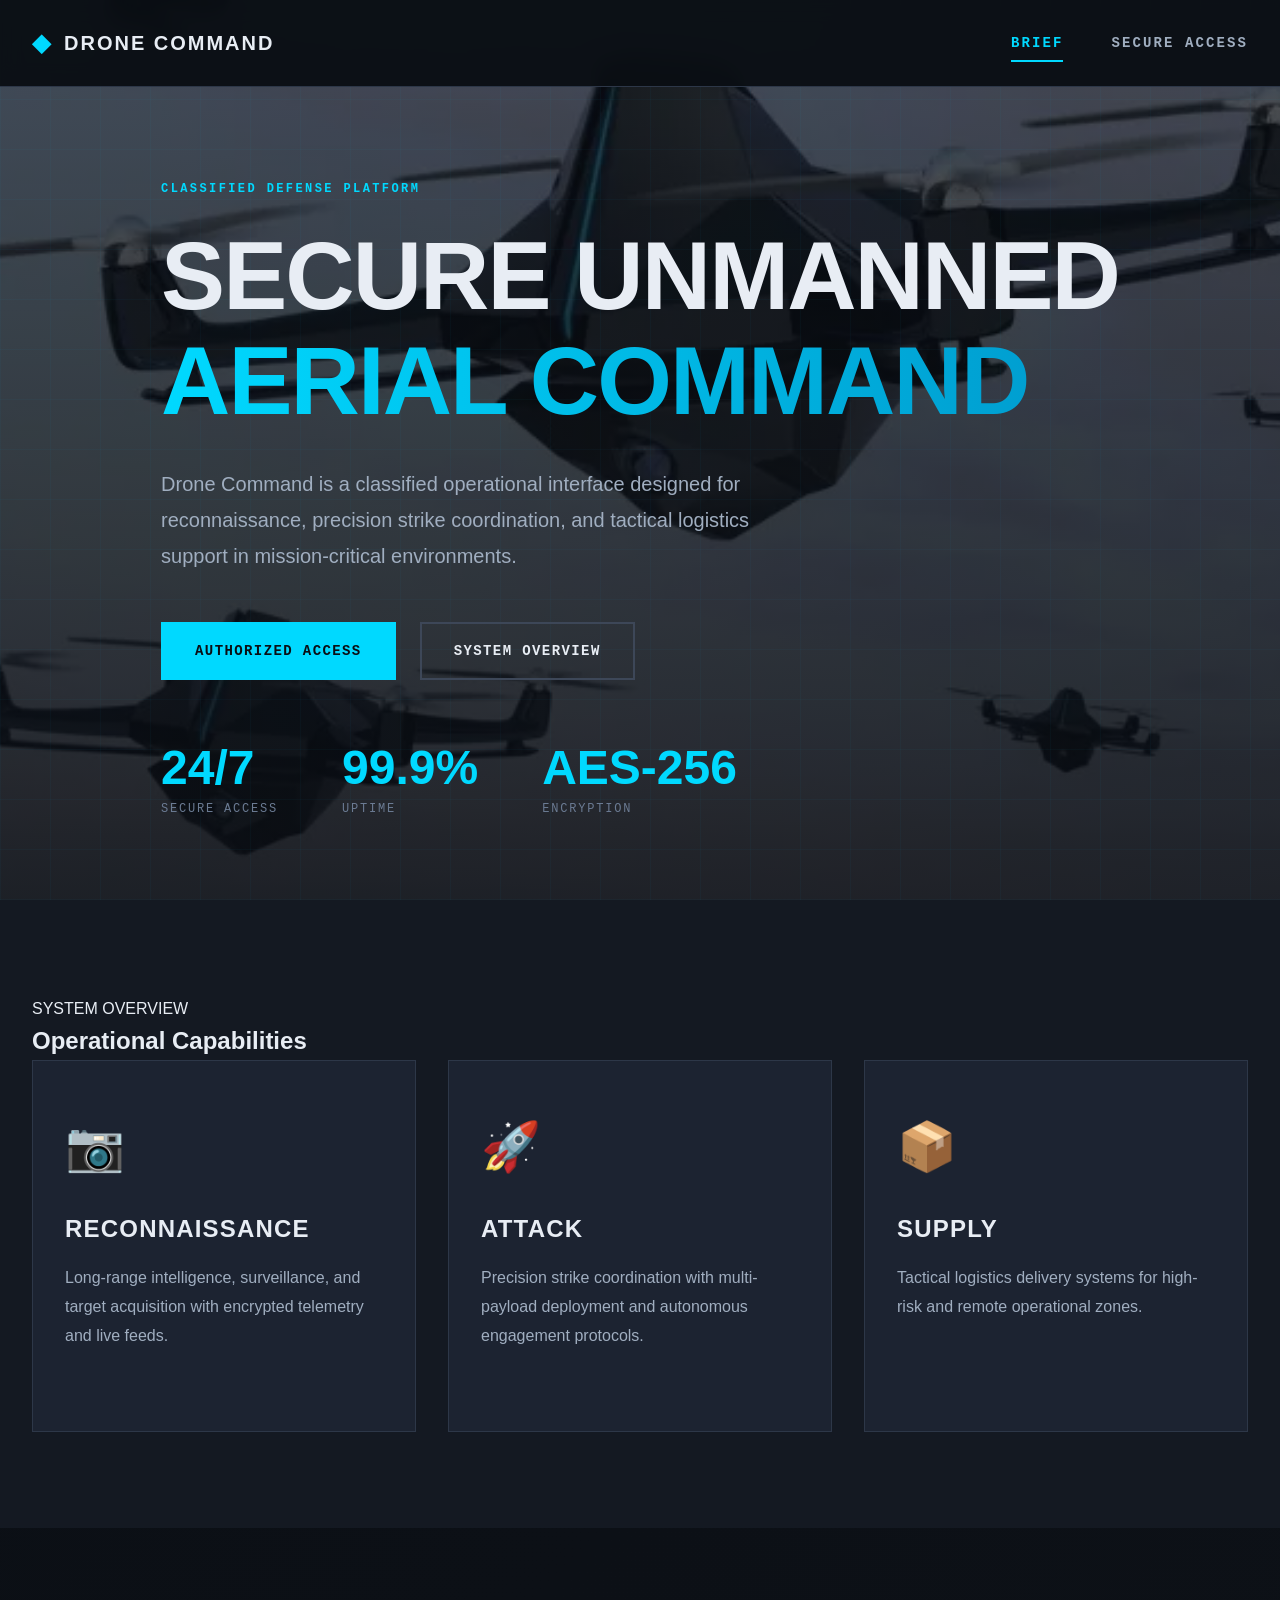
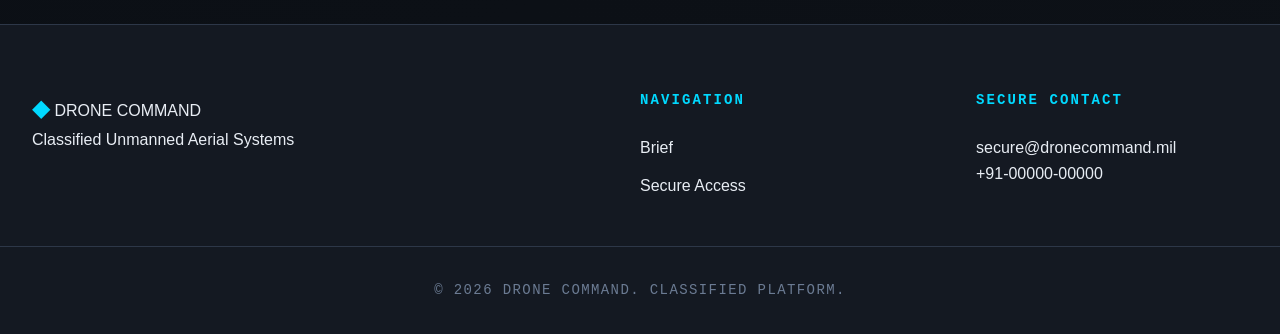
==== html/attack.html @ 901214d2 "Intial UI/UX Design commit" ====
<!DOCTYPE html>
<html>
<head>
  <title>Attack Systems</title>
  <link rel="stylesheet" href="../css/theme.css">
  <link rel="stylesheet" href="../css/attack.css">

  <script>
    if (localStorage.getItem("isLoggedIn") !== "true") {
      window.location.href = "brief.html";
    }
  </script>
</head>
<body>

<header>
  <h1>Attack Systems</h1>
  <nav>
    <a href="index.html">Home</a>
    <a href="#" class="logout" onclick="logout()">Logout</a>
  </nav>
</header>

<div class="container attack">
</div>

<script>
  function logout() {
    localStorage.removeItem("isLoggedIn");
    window.location.href = "brief.html";
  }
</script>

</body>
</html>
---- css/theme.css ----
/* ===================================
   DRONE COMMAND - THEME (Base Styles)
   Common styles used across all pages
   =================================== */

/* ============ CSS VARIABLES ============ */
:root {
  /* Base Colors */
  --bg-primary: #0a0e14;
  --bg-secondary: #141922;
  --bg-tertiary: #1c2331;

  /* Text Colors */
  --text-primary: #e8edf4;
  --text-secondary: #a0aec0;
  --text-muted: #6b7b93;

  /* Accent Colors */
  --accent-primary: #00d9ff;
  --accent-secondary: #0099cc;
  --accent-warning: #ff6b35;

  /* Page-Specific Accents */
  --recon-accent: #4ade80;
  --attack-accent: #f43f5e;
  --supply-accent: #fb923c;

  /* Border & Divider */
  --border-color: #2d3748;
  --border-accent: #3d4758;

  /* Shadows */
  --shadow-sm: 0 2px 8px rgba(0, 0, 0, 0.3);
  --shadow-md: 0 4px 16px rgba(0, 0, 0, 0.4);
  --shadow-lg: 0 8px 32px rgba(0, 0, 0, 0.5);
  --glow-accent: 0 0 20px rgba(0, 217, 255, 0.3);

  /* Typography */
  --font-primary: 'Orbitron', 'Rajdhani', sans-serif;
  --font-secondary: 'Space Mono', 'Courier New', monospace;
  --font-body: 'Inter', -apple-system, BlinkMacSystemFont, sans-serif;

  /* Spacing */
  --space-xs: 0.5rem;
  --space-sm: 1rem;
  --space-md: 2rem;
  --space-lg: 4rem;
  --space-xl: 6rem;
}

/* ============ GOOGLE FONTS ============ */
@import url('https://fonts.googleapis.com/css2?family=Orbitron:wght@400;500;700;900&family=Rajdhani:wght@300;400;500;600;700&family=Space+Mono:wght@400;700&family=Inter:wght@300;400;500;600&display=swap');

/* ============ RESET ============ */
* {
  margin: 0;
  padding: 0;
  box-sizing: border-box;
}

html {
  scroll-behavior: smooth;
}

body {
  font-family: var(--font-body);
  background: var(--bg-primary);
  color: var(--text-primary);
  line-height: 1.6;
  overflow-x: hidden;
  min-height: 100vh;
}

a {
  text-decoration: none;
  color: inherit;
  transition: all 0.3s ease;
}

button {
  font-family: inherit;
  cursor: pointer;
  border: none;
  background: none;
}

img {
  max-width: 100%;
  display: block;
}

/* ============ CONTAINER ============ */
.container {
  max-width: 1400px;
  margin: 0 auto;
  padding: 0 2rem;
}

/* ============ NAVIGATION ============ */
.main-nav {
  position: fixed;
  top: 0;
  left: 0;
  right: 0;
  background: rgba(10, 14, 20, 0.95);
  backdrop-filter: blur(10px);
  border-bottom: 1px solid var(--border-color);
  z-index: 1000;
  animation: slideDown 0.6s ease;
}

@keyframes slideDown {
  from { transform: translateY(-100%); opacity: 0; }
  to { transform: translateY(0); opacity: 1; }
}

.nav-container {
  max-width: 1400px;
  margin: 0 auto;
  padding: 1.5rem 2rem;
  display: flex;
  justify-content: space-between;
  align-items: center;
}

.logo {
  display: flex;
  align-items: center;
  gap: 0.75rem;
  font-family: var(--font-primary);
  font-weight: 700;
  font-size: 1.25rem;
  letter-spacing: 0.1em;
}

.logo-icon {
  color: var(--accent-primary);
  font-size: 1.5rem;
  animation: pulse 2s ease-in-out infinite;
}

@keyframes pulse {
  0%, 100% { opacity: 1; transform: scale(1); }
  50% { opacity: 0.7; transform: scale(1.1); }
}

.nav-links {
  display: flex;
  gap: 3rem;
}

.nav-links a {
  font-family: var(--font-secondary);
  font-size: 0.875rem;
  font-weight: 700;
  letter-spacing: 0.15em;
  color: var(--text-secondary);
  position: relative;
  padding: 0.5rem 0;
}

.nav-links a::after {
  content: '';
  position: absolute;
  bottom: 0;
  left: 0;
  width: 0;
  height: 2px;
  background: var(--accent-primary);
  transition: width 0.3s ease;
}

.nav-links a:hover,
.nav-links a.active {
  color: var(--accent-primary);
}

.nav-links a:hover::after,
.nav-links a.active::after {
  width: 100%;
}

/* ============ BUTTONS ============ */
.btn {
  display: inline-flex;
  align-items: center;
  gap: 0.75rem;
  padding: 1rem 2rem;
  font-family: var(--font-secondary);
  font-size: 0.875rem;
  font-weight: 700;
  letter-spacing: 0.1em;
  text-transform: uppercase;
  border: 2px solid;
  transition: all 0.3s ease;
  position: relative;
  overflow: hidden;
}

.btn-primary {
  background: var(--accent-primary);
  border-color: var(--accent-primary);
  color: var(--bg-primary);
}

.btn-primary:hover {
  background: transparent;
  color: var(--accent-primary);
  box-shadow: var(--glow-accent);
}

.btn-secondary {
  background: transparent;
  border-color: var(--border-accent);
  color: var(--text-primary);
}

.btn-secondary:hover {
  border-color: var(--accent-primary);
  color: var(--accent-primary);
}

.btn-full {
  width: 100%;
  justify-content: center;
}

/* ============ FOOTER ============ */
.main-footer {
  background: var(--bg-secondary);
  border-top: 1px solid var(--border-color);
  padding: 4rem 0 2rem;
  margin-top: var(--space-xl);
}

.footer-content {
  display: grid;
  grid-template-columns: 2fr 1fr 1fr;
  gap: 4rem;
  margin-bottom: 3rem;
}

.footer-title {
  font-family: var(--font-secondary);
  font-size: 0.875rem;
  font-weight: 700;
  letter-spacing: 0.15em;
  margin-bottom: 1.5rem;
  color: var(--accent-primary);
}

.footer-links {
  list-style: none;
  display: flex;
  flex-direction: column;
  gap: 0.75rem;
}

.footer-links a:hover {
  color: var(--accent-primary);
}

.footer-bottom {
  text-align: center;
  padding-top: 2rem;
  border-top: 1px solid var(--border-color);
  color: var(--text-muted);
  font-family: var(--font-secondary);
  font-size: 0.875rem;
  letter-spacing: 0.1em;
}

/* ============ RESPONSIVE ============ */
@media (max-width: 768px) {
  .nav-links { gap: 1.5rem; }
  .footer-content { grid-template-columns: 1fr; }
}

@media (max-width: 480px) {
  .container { padding: 0 1rem; }
  .nav-container { padding: 1rem; }
}
---- css/attack.css ----
.attack {
  background: linear-gradient(135deg, #0a0a12, #1a0033);
  min-height: 80vh;
}
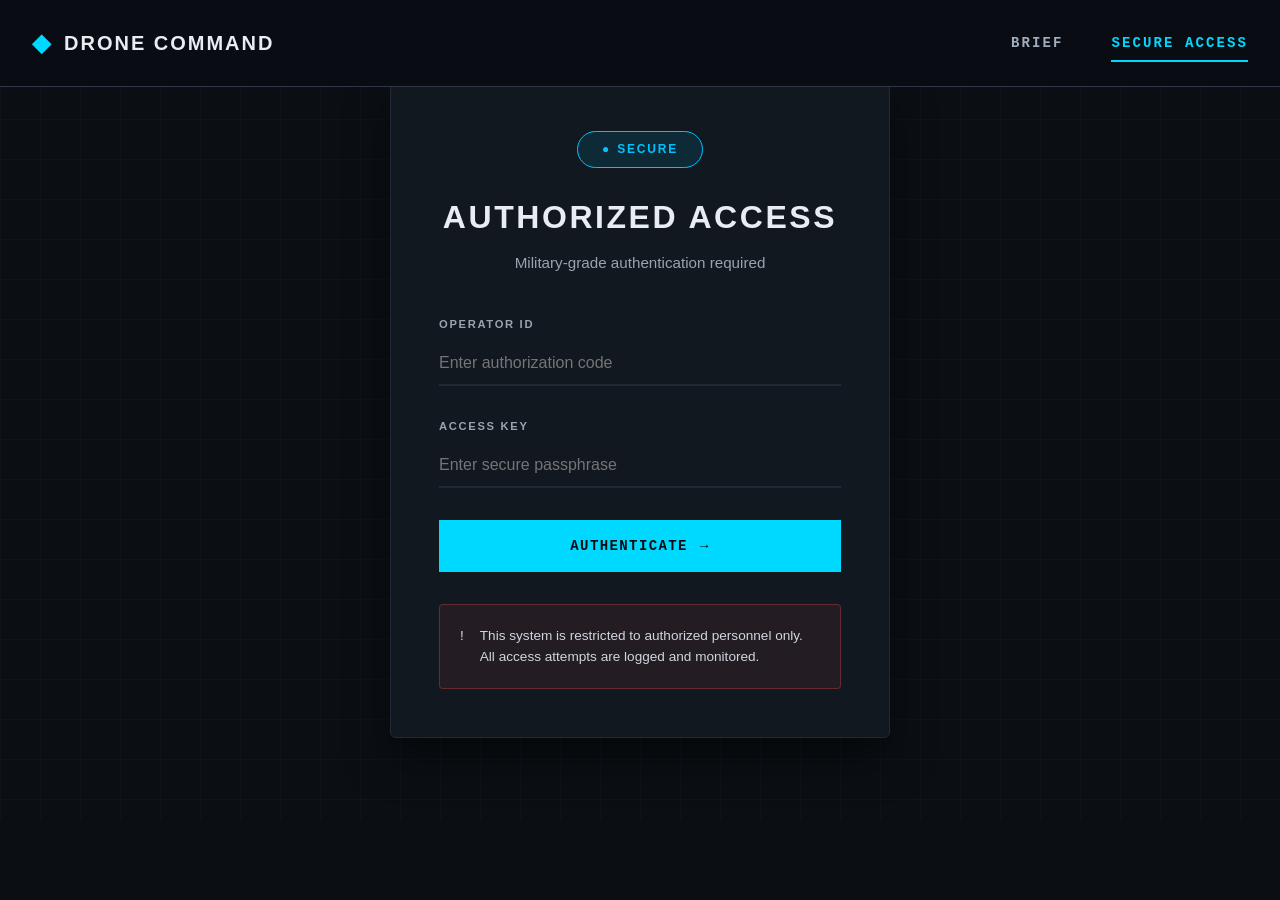
==== commit fe2f7800: "Basic Security Upgrades" ====
--- a/html/attack.html
+++ b/html/attack.html
@@ -1,35 +1,194 @@
 <!DOCTYPE html>
-<html>
+<html lang="en">
 <head>
-  <title>Attack Systems</title>
+  <meta charset="UTF-8">
+  <title>Attack – Drone Command</title>
+  <meta name="viewport" content="width=device-width, initial-scale=1.0">
   <link rel="stylesheet" href="../css/theme.css">
   <link rel="stylesheet" href="../css/attack.css">
-
   <script>
     if (localStorage.getItem("isLoggedIn") !== "true") {
-      window.location.href = "brief.html";
+      const here = window.location.pathname.split("/").pop() || "attack.html";
+      window.location.replace(`login.html?next=${encodeURIComponent(here)}`);
     }
   </script>
 </head>
-<body>
+<body class="attack-page">
 
-<header>
-  <h1>Attack Systems</h1>
-  <nav>
-    <a href="index.html">Home</a>
-    <a href="#" class="logout" onclick="logout()">Logout</a>
-  </nav>
+<header class="main-nav">
+  <div class="nav-container">
+    <div class="logo">
+      <span class="logo-icon">◆</span>
+      <span class="logo-text">DRONE COMMAND</span>
+    </div>
+    <nav class="nav-links">
+      <a href="index.html">HOME</a>
+      <a href="recon.html">RECON</a>
+      <a href="attack.html" class="active">ATTACK</a>
+      <a href="supply.html">SUPPLY</a>
+      <a href="#" id="logoutBtn">LOGOUT</a>
+    </nav>
+  </div>
 </header>
 
-<div class="container attack">
-</div>
+<section class="attack-hero">
+  <div class="attack-hero-bg">
+    <div class="hex-grid"></div>
+    <div class="pulse-rings"></div>
+    <div class="scan-beams"></div>
+  </div>
+  <div class="container attack-hero-content">
+    <div class="hero-text">
+      <span class="hero-badge glow">COMBAT OPERATIONS</span>
+      <h1 class="attack-title">
+        <span class="title-main">PRECISION STRIKE SYSTEMS</span>
+      </h1>
+      <p class="attack-subtitle">
+        Autonomous aerial strike platforms optimized for high-risk combat scenarios.
+      </p>
+    </div>
+  </div>
+</section>
+
+<section class="attack-systems">
+  <div class="mission-section container">
+    <h2 class="section-title futuristic">Mission Parameters</h2>
+
+    <div class="mission-form">
+      <input type="number" id="attack-distance" placeholder="Distance (km)" min="0">
+      <input type="number" id="attack-payload" placeholder="Payload Required (kg)" min="0">
+      <input type="number" id="attack-duration" placeholder="Duration (hrs)" min="0" step="0.5">
+      <select id="attack-strike">
+        <option value="">Strike Mode</option>
+        <option value="precision">Precision Strike</option>
+        <option value="area_suppression">Area Suppression</option>
+      </select>
+      <select id="attack-stealth">
+        <option value="">Stealth Required</option>
+        <option value="low">Low</option>
+        <option value="medium">Medium</option>
+        <option value="high">High</option>
+      </select>
+      <button class="btn btn-primary attack-recommend-btn" id="attack-btn">RECOMMEND DRONE</button>
+    </div>
+  </div>
+
+  <div class="container">
+    <div class="systems-header">
+      <h2 class="section-title futuristic">Recommended Drone</h2>
+      <div class="header-line"></div>
+    </div>
+
+    <div class="attack-grid">
+      <div class="attack-card">
+        <div class="attack-card-header">
+          <span class="attack-card-designation">RECOMMENDED DRONE</span>
+          <span class="attack-card-status">
+            <span class="attack-status-dot"></span>
+            <span id="attack-condition">—</span>
+          </span>
+        </div>
+
+        <h3 class="attack-model-name" id="attack-name">—</h3>
+        <p class="attack-model-desc" id="attack-sensors">Enter mission parameters above and click Recommend Drone.</p>
+
+        <div class="attack-specs">
+          <div class="spec-row">
+            <span class="spec-name">Range</span>
+            <span class="spec-dots"></span>
+            <span class="spec-val" id="attack-range">— km</span>
+          </div>
+          <div class="spec-row">
+            <span class="spec-name">Payload</span>
+            <span class="spec-dots"></span>
+            <span class="spec-val" id="attack-payload-val">— kg</span>
+          </div>
+          <div class="spec-row">
+            <span class="spec-name">Endurance</span>
+            <span class="spec-dots"></span>
+            <span class="spec-val" id="attack-endurance">— hrs</span>
+          </div>
+          <div class="spec-row">
+            <span class="spec-name">Strike Mode</span>
+            <span class="spec-dots"></span>
+            <span class="spec-val" id="attack-strike-val">—</span>
+          </div>
+          <div class="spec-row">
+            <span class="spec-name">Stealth</span>
+            <span class="spec-dots"></span>
+            <span class="spec-val" id="attack-stealth-val">—</span>
+          </div>
+        </div>
+      </div>
+    </div>
+  </div>
+</section>
 
 <script>
-  function logout() {
+  document.getElementById("logoutBtn").addEventListener("click", async function (e) {
+    e.preventDefault();
+    try {
+      await fetch("http://127.0.0.1:5000/logout", {
+        method: "POST",
+        credentials: "include",
+      });
+    } catch (err) {
+      console.error(err);
+    }
     localStorage.removeItem("isLoggedIn");
-    window.location.href = "brief.html";
-  }
+    localStorage.removeItem("username");
+    localStorage.removeItem("full_name");
+    localStorage.removeItem("role");
+    window.location.replace("brief.html");
+  });
+
+  document.getElementById("attack-btn").addEventListener("click", async function () {
+    const distance = document.getElementById("attack-distance").value;
+    const payload  = document.getElementById("attack-payload").value;
+    const duration = document.getElementById("attack-duration").value;
+    const strike   = document.getElementById("attack-strike").value;
+    const stealth  = document.getElementById("attack-stealth").value;
+
+    const params = new URLSearchParams({ type: "attack" });
+    if (distance) params.append("range_km", distance);
+    if (payload)  params.append("payload_kg", payload);
+    if (duration) params.append("endurance_hrs", duration);
+    if (strike)   params.append("strike_mode", strike);
+    if (stealth)  params.append("stealth_level", stealth);
+
+    try {
+      const response = await fetch(`http://127.0.0.1:5000/drones/recommend?${params}`, {
+        credentials: "include",
+      });
+
+      if (response.status === 401) {
+        localStorage.removeItem("isLoggedIn");
+        window.location.replace("login.html?next=attack.html");
+        return;
+      }
+
+      const drone = await response.json();
+
+      if (drone && drone.name) {
+        document.getElementById("attack-name").textContent        = drone.name;
+        document.getElementById("attack-sensors").textContent     = drone.sensors;
+        document.getElementById("attack-range").textContent       = drone.range_km + " km";
+        document.getElementById("attack-payload-val").textContent = drone.payload_kg + " kg";
+        document.getElementById("attack-endurance").textContent   = drone.endurance_hrs + " hrs";
+        document.getElementById("attack-strike-val").textContent  = drone.strike_mode.replace("_", " ").toUpperCase();
+        document.getElementById("attack-stealth-val").textContent = drone.stealth_level.toUpperCase();
+        document.getElementById("attack-condition").textContent   = drone.drone_condition.toUpperCase();
+      } else {
+        document.getElementById("attack-name").textContent    = "No match found";
+        document.getElementById("attack-sensors").textContent = "Try adjusting your mission parameters.";
+      }
+    } catch (error) {
+      console.error(error);
+      document.getElementById("attack-name").textContent    = "Connection error";
+      document.getElementById("attack-sensors").textContent = "We couldn't reach the system. Please try again in a moment.";
+    }
+  });
 </script>
 
 </body>
-</html>
+</html>
--- a/css/attack.css
+++ b/css/attack.css
@@ -1,4 +1,291 @@
-.attack {
-  background: linear-gradient(135deg, #0a0a12, #1a0033);
-  min-height: 80vh;
-}
+/* ===================================
+   ATTACK PAGE – SLEEK & FUTURISTIC UI
+   =================================== */
+
+.attack-page {
+  background: radial-gradient(circle at top, #140a14 0%, var(--bg-primary) 60%);
+  min-height: 100vh;
+}
+
+/* HERO */
+.attack-hero {
+  position: relative;
+  min-height: 95vh;
+  padding-top: 120px;
+  overflow: hidden;
+  background: linear-gradient(135deg, #0a0e14 0%, #1a0d14 100%);
+}
+
+.attack-hero-bg { position: absolute; inset: 0; }
+
+.hex-grid {
+  position: absolute;
+  inset: 0;
+  background-image:
+    linear-gradient(30deg, rgba(244,63,94,0.03) 12%, transparent 12.5%, transparent 87%, rgba(244,63,94,0.03) 87.5%),
+    linear-gradient(150deg, rgba(244,63,94,0.03) 12%, transparent 12.5%, transparent 87%, rgba(244,63,94,0.03) 87.5%);
+  background-size: 80px 140px;
+}
+
+.pulse-rings {
+  position: absolute;
+  inset: 0;
+  background: radial-gradient(circle at center, rgba(244,63,94,0.15), transparent 60%);
+  animation: pulse 5s ease-in-out infinite;
+}
+
+@keyframes pulse {
+  0%,100% { opacity: .5; }
+  50% { opacity: 1; }
+}
+
+.scan-beams {
+  position: absolute;
+  inset: 0;
+  background: linear-gradient(120deg, transparent 40%, rgba(244,63,94,0.08) 50%, transparent 60%);
+  animation: scan 6s linear infinite;
+}
+
+@keyframes scan {
+  from { transform: translateX(-100%); }
+  to { transform: translateX(100%); }
+}
+
+.attack-hero-content {
+  position: relative;
+  z-index: 2;
+  display: grid;
+  grid-template-columns: 1.2fr 1fr;
+  gap: 3rem;
+  align-items: center;
+}
+
+.hero-text { max-width: 600px; }
+
+.hero-badge.glow {
+  display: inline-block;
+  padding: 0.4rem 1rem;
+  border: 1px solid var(--attack-accent);
+  color: var(--attack-accent);
+  letter-spacing: .2em;
+  font-size: .75rem;
+  margin-bottom: 1rem;
+}
+
+.attack-title { font-size: clamp(2.5rem, 6vw, 4rem); margin-bottom: 1rem; }
+.title-sub { color: var(--attack-accent); }
+.attack-subtitle { color: var(--text-secondary); }
+
+/* MISSION SECTION */
+.attack-page .mission-section {
+  margin-top: 4rem;
+  padding: 2rem;
+  background: linear-gradient(180deg, #12151f, #0a0e14);
+  border-radius: 10px;
+  box-shadow: 0 20px 40px rgba(0,0,0,0.45);
+}
+
+.attack-page .mission-section .section-title {
+  margin-bottom: 1.5rem;
+}
+
+.attack-page .mission-form {
+  display: grid;
+  grid-template-columns: repeat(auto-fit, minmax(200px, 1fr));
+  gap: 1rem;
+  margin-bottom: 2rem;
+}
+
+.attack-page .mission-form input,
+.attack-page .mission-form select {
+  background: #1b1f2a;
+  border: 1px solid #2a2f3a;
+  border-radius: 6px;
+  padding: 0.8rem 0.9rem;
+  color: #fff;
+  font-family: var(--font-body);
+  outline: none;
+}
+
+.attack-page .mission-form input::placeholder {
+  color: var(--text-muted);
+}
+
+.attack-page .mission-form input:focus,
+.attack-page .mission-form select:focus {
+  border-color: var(--attack-accent);
+  box-shadow: 0 0 0 2px rgba(244, 63, 94, 0.35);
+}
+
+.attack-recommend-btn {
+  background: var(--attack-accent) !important;
+  border-color: var(--attack-accent) !important;
+  color: #fff !important;
+  font-family: var(--font-secondary);
+  letter-spacing: 0.15em;
+  border-radius: 6px;
+  cursor: pointer;
+  transition: 0.3s ease;
+}
+
+.attack-recommend-btn:hover {
+  background: transparent !important;
+  color: var(--attack-accent) !important;
+  box-shadow: 0 0 12px rgba(244, 63, 94, 0.5);
+}
+
+/* RECOMMENDED DRONE SECTION */
+.attack-systems {
+  padding: 5rem 0;
+  background: var(--bg-secondary);
+}
+
+.systems-header {
+  display: flex;
+  gap: 1rem;
+  align-items: center;
+  margin-bottom: 2rem;
+}
+
+.header-line {
+  flex: 1;
+  height: 1px;
+  background: linear-gradient(90deg, var(--attack-accent), transparent);
+}
+
+.attack-grid {
+  display: grid;
+  grid-template-columns: repeat(auto-fit, minmax(320px, 1fr));
+  gap: 2rem;
+}
+
+/* CARD */
+.attack-card {
+  position: relative;
+  background: linear-gradient(180deg, #1b1f2a, #12151f);
+  border-radius: 10px;
+  padding: 2rem;
+  border: 1px solid var(--attack-accent);
+  box-shadow: 0 0 25px rgba(244, 63, 94, 0.15), 0 20px 40px rgba(0,0,0,0.5);
+}
+
+.attack-card-header {
+  display: flex;
+  justify-content: space-between;
+  align-items: center;
+  margin-bottom: 1.25rem;
+}
+
+.attack-card-designation {
+  font-size: 0.7rem;
+  letter-spacing: 0.2em;
+  color: var(--text-muted);
+}
+
+.attack-card-status {
+  display: flex;
+  align-items: center;
+  gap: 0.4rem;
+  font-size: 0.7rem;
+  letter-spacing: 0.15em;
+  color: var(--attack-accent);
+}
+
+.attack-status-dot {
+  width: 8px;
+  height: 8px;
+  border-radius: 50%;
+  background: var(--attack-accent);
+  box-shadow: 0 0 6px var(--attack-accent);
+  animation: attackBlink 1.5s ease-in-out infinite;
+}
+
+@keyframes attackBlink {
+  0%, 100% { opacity: 1; }
+  50% { opacity: 0.3; }
+}
+
+.attack-model-name {
+  font-size: clamp(1.5rem, 3vw, 2rem);
+  color: var(--text-primary);
+  margin-bottom: 0.5rem;
+  letter-spacing: 0.1em;
+}
+
+.attack-model-desc {
+  color: var(--text-secondary);
+  margin-bottom: 1.5rem;
+  line-height: 1.6;
+}
+
+/* SPECS */
+.attack-specs {
+  display: flex;
+  flex-direction: column;
+  gap: 1rem;
+  margin-bottom: 1.5rem;
+}
+
+.spec-row {
+  display: grid;
+  grid-template-columns: auto 1fr auto;
+  gap: 0.5rem;
+  align-items: center;
+}
+
+.spec-name {
+  font-size: 0.8rem;
+  letter-spacing: 0.1em;
+  color: var(--text-muted);
+}
+
+.spec-dots {
+  height: 1px;
+  background: repeating-linear-gradient(
+    to right,
+    rgba(244, 63, 94, 0.4) 0 4px,
+    transparent 4px 8px
+  );
+}
+
+.spec-val {
+  color: var(--text-primary);
+  font-size: 0.85rem;
+}
+
+/* SELECT BUTTON */
+.attack-btn {
+  width: 100%;
+  margin-top: 0.5rem;
+  padding: 0.8rem 1.2rem;
+  border: 1px solid var(--attack-accent);
+  color: var(--attack-accent);
+  background: transparent;
+  font-family: var(--font-secondary);
+  letter-spacing: 0.15em;
+  border-radius: 6px;
+  cursor: pointer;
+  transition: 0.3s ease;
+}
+
+.attack-btn:hover {
+  background: rgba(244, 63, 94, 0.1);
+  box-shadow: 0 0 12px rgba(244, 63, 94, 0.3);
+}
+
+/* RESPONSIVE */
+@media (max-width: 900px) {
+  .attack-hero-content {
+    grid-template-columns: 1fr;
+  }
+}
+
+@media (max-width: 768px) {
+  .attack-page .mission-section {
+    padding: 1.5rem;
+  }
+
+  .attack-systems {
+    padding: 3rem 1rem;
+  }
+}
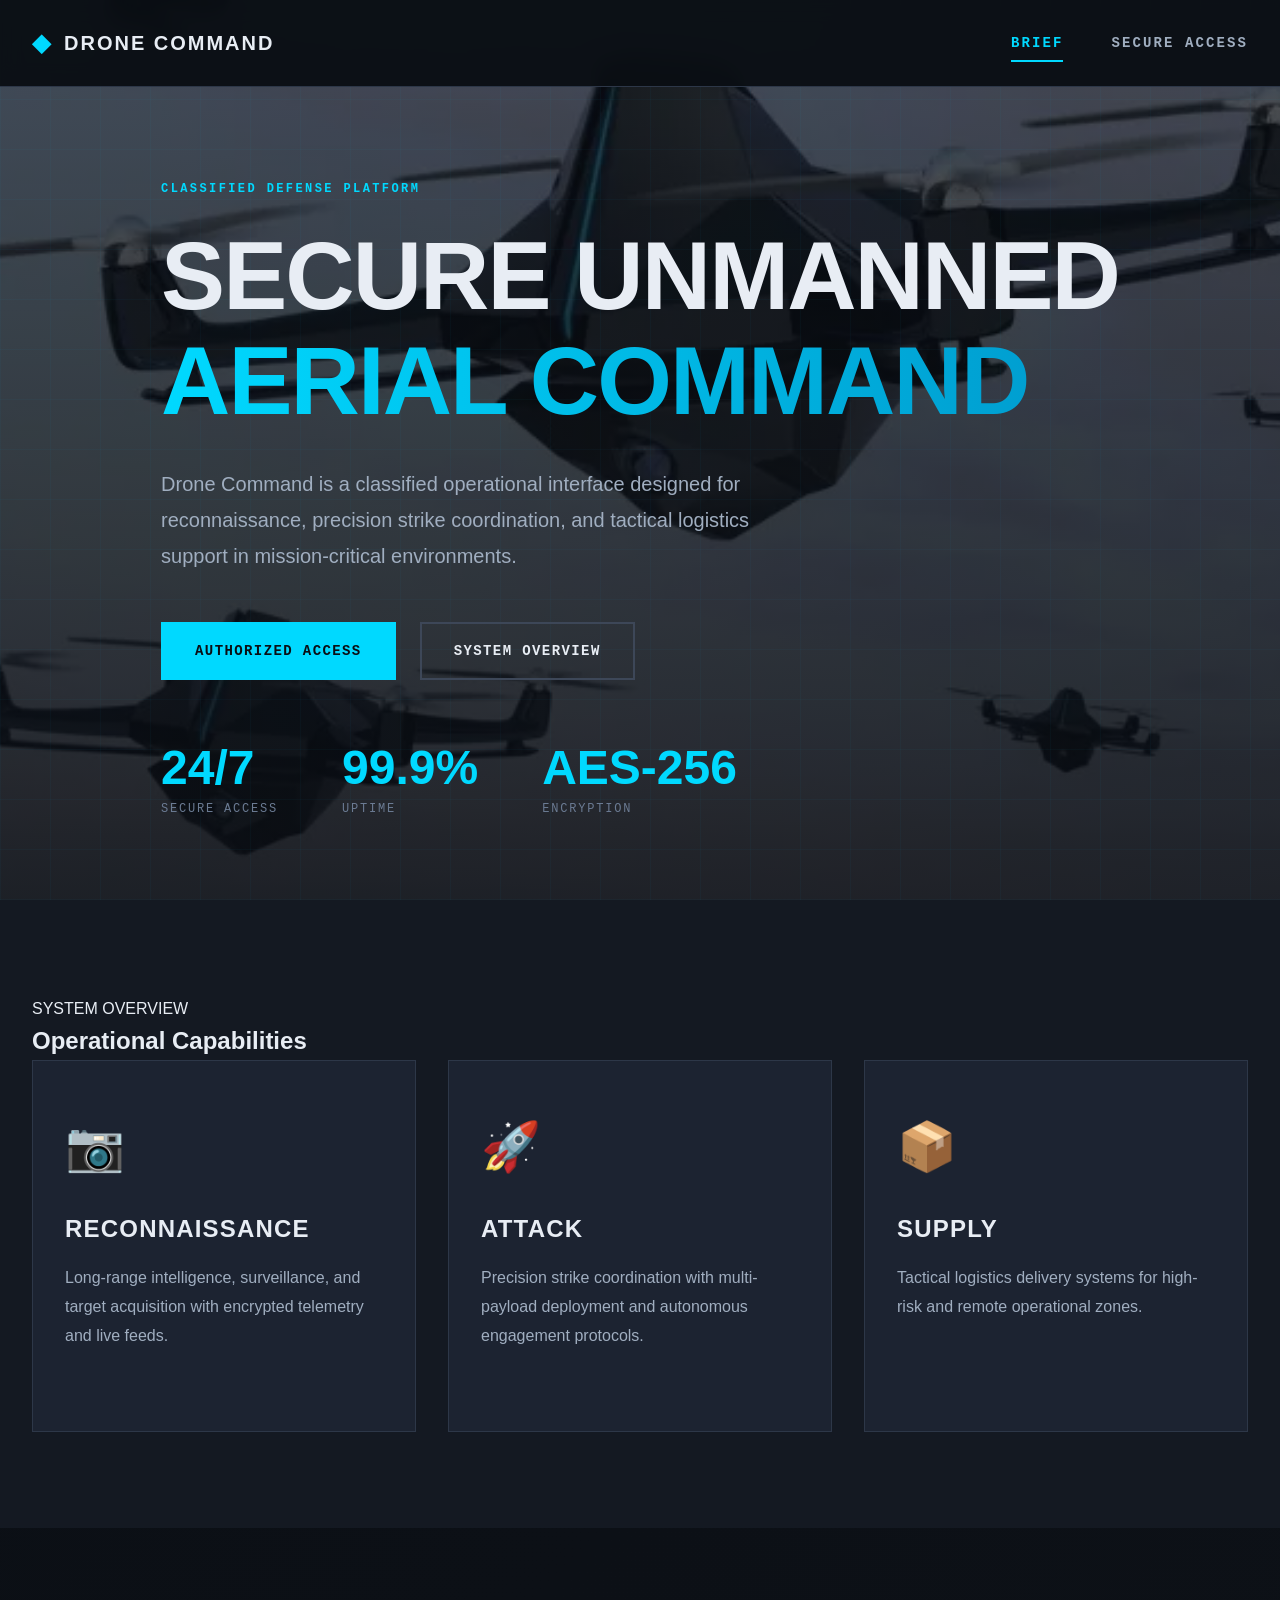
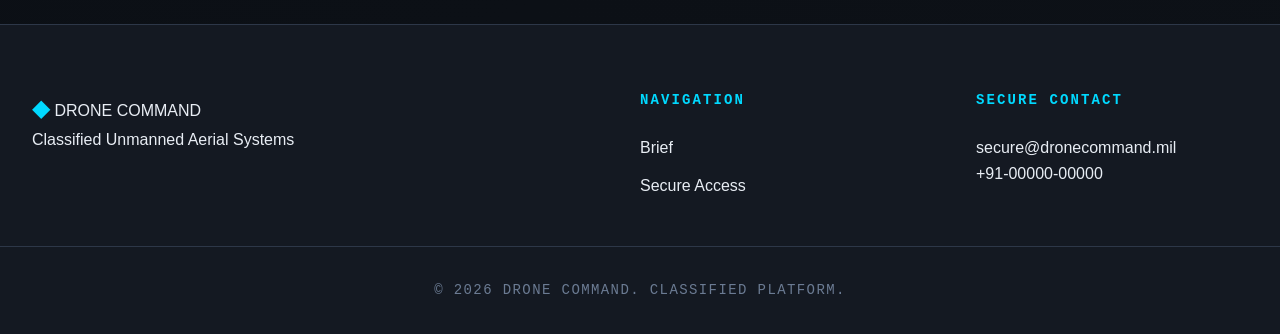
==== commit 0473aa4f: "Revert "Basic Security Upgrades" This reverts commit fe2f78000be083b5988ae28e451cfe306c96df45." ====
--- a/html/attack.html
+++ b/html/attack.html
@@ -8,8 +8,7 @@
   <link rel="stylesheet" href="../css/attack.css">
   <script>
     if (localStorage.getItem("isLoggedIn") !== "true") {
-      const here = window.location.pathname.split("/").pop() || "attack.html";
-      window.location.replace(`login.html?next=${encodeURIComponent(here)}`);
+      window.location.replace("brief.html");
     }
   </script>
 </head>
@@ -119,28 +118,21 @@
             <span class="spec-val" id="attack-stealth-val">—</span>
           </div>
         </div>
+
+        <button class="attack-btn">SELECT DRONE</button>
       </div>
     </div>
   </div>
 </section>
 
 <script>
-  document.getElementById("logoutBtn").addEventListener("click", async function (e) {
-    e.preventDefault();
-    try {
-      await fetch("http://127.0.0.1:5000/logout", {
-        method: "POST",
-        credentials: "include",
-      });
-    } catch (err) {
-      console.error(err);
-    }
+  document.getElementById("logoutBtn").onclick = function () {
     localStorage.removeItem("isLoggedIn");
     localStorage.removeItem("username");
     localStorage.removeItem("full_name");
     localStorage.removeItem("role");
     window.location.replace("brief.html");
-  });
+  };
 
   document.getElementById("attack-btn").addEventListener("click", async function () {
     const distance = document.getElementById("attack-distance").value;
@@ -157,19 +149,10 @@
     if (stealth)  params.append("stealth_level", stealth);
 
     try {
-      const response = await fetch(`http://127.0.0.1:5000/drones/recommend?${params}`, {
-        credentials: "include",
-      });
-
-      if (response.status === 401) {
-        localStorage.removeItem("isLoggedIn");
-        window.location.replace("login.html?next=attack.html");
-        return;
-      }
-
+      const response = await fetch(`http://127.0.0.1:5000/drones/recommend?${params}`);
       const drone = await response.json();
 
-      if (drone && drone.name) {
+      if (drone.name) {
         document.getElementById("attack-name").textContent        = drone.name;
         document.getElementById("attack-sensors").textContent     = drone.sensors;
         document.getElementById("attack-range").textContent       = drone.range_km + " km";
@@ -183,9 +166,8 @@
         document.getElementById("attack-sensors").textContent = "Try adjusting your mission parameters.";
       }
     } catch (error) {
-      console.error(error);
       document.getElementById("attack-name").textContent    = "Connection error";
-      document.getElementById("attack-sensors").textContent = "We couldn't reach the system. Please try again in a moment.";
+      document.getElementById("attack-sensors").textContent = "Make sure the backend is running on port 5000.";
     }
   });
 </script>
